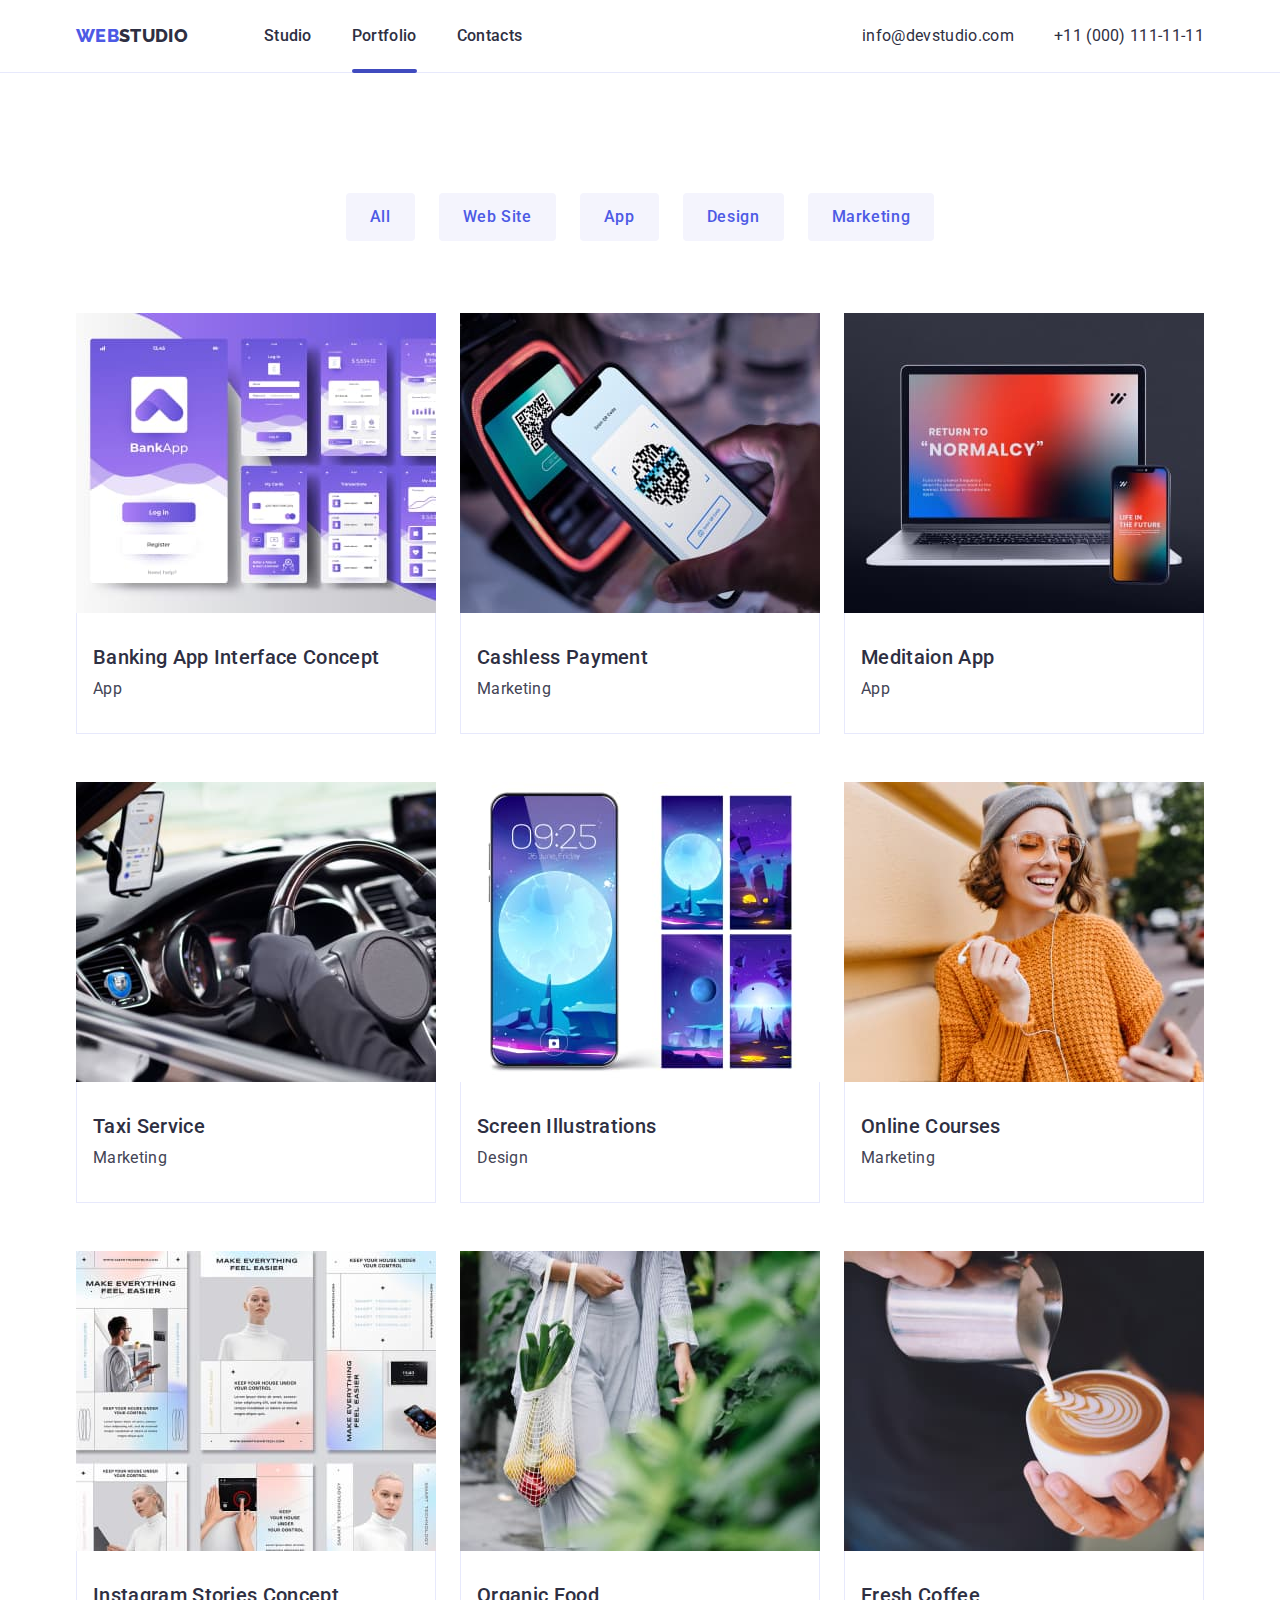
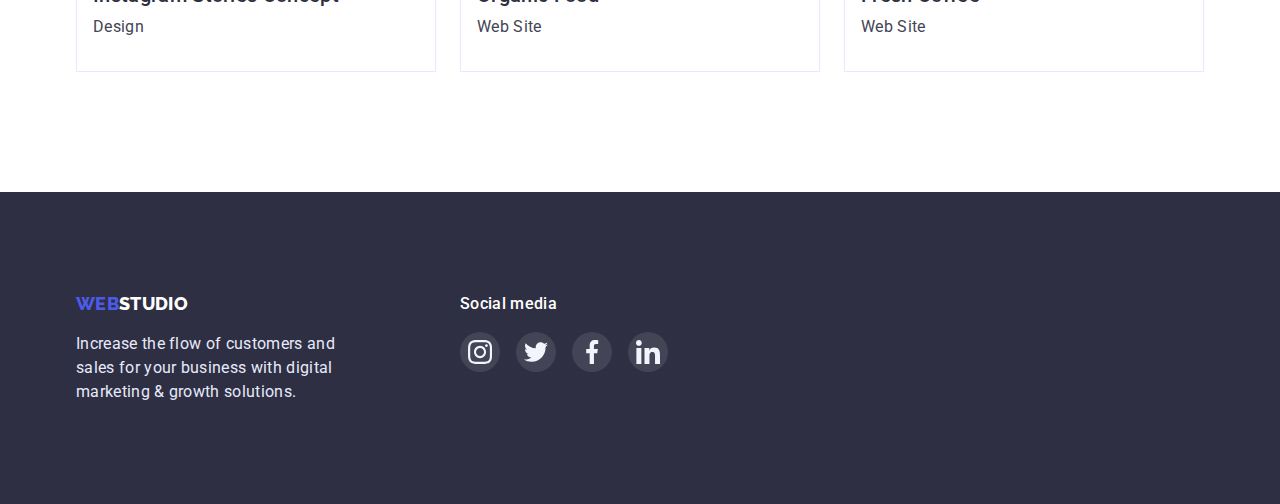
==== portfolio.html @ e8f5ecdd "commit" ====
<!DOCTYPE html>
<html lang="en">
  <head>
    <meta charset="UTF-8" />
    <meta http-equiv="X-UA-Compatible" content="IE=edge" />
    <meta name="viewport" content="width=device-width, initial-scale=1.0" />
    <title>Portfolio</title>
    <link rel="preconnect" href="https://fonts.googleapis.com" />
    <link rel="preconnect" href="https://fonts.gstatic.com" crossorigin />
    <link
      href="https://fonts.googleapis.com/css2?family=Raleway:wght@800&family=Roboto:wght@400;500;700&display=swap"
      rel="stylesheet"
    />
    <link
      rel="stylesheet"
      href="https://cdn.jsdelivr.net/npm/modern-normalize@1.1.0/modern-normalize.min.css"
    />
    <link rel="stylesheet" href="./css/styles.css" />
  </head>
  <body>
    <header class="page-header">
      <div class="container page-header-container">
        <nav class="main-nav">
          <a class="logo link" href="./index.html">
            <span class="logo-text1">WEB</span
            ><span class="logo-text2">STUDIO</span>
          </a>
          <ul class="menu list">
            <li class="menu-item">
              <a class="menu-link link" href="./index.html">Studio</a>
            </li>
            <li class="menu-item">
              <a class="menu-link link active" href="./portfolio.html"
                >Portfolio</a
              >
            </li>
            <li class="menu-item">
              <a class="menu-link link" href="">Contacts</a>
            </li>
          </ul>
        </nav>
        <address class="address">
          <ul class="contacts list">
            <li>
              <a class="contacts-email link" href="mailto:info@devstudio.com"
                >info@devstudio.com</a
              >
            </li>
            <li>
              <a class="contacts-tel link" href="tel:+110001111111"
                >+11 (000) 111-11-11</a
              >
            </li>
          </ul>
        </address>
      </div>
    </header>

    <main>
      <section class="section">
        <h1 hidden>Portfolio</h1>
        <div class="container">
          <ul class="filter-list list">
            <li class="filter-item">
              <button class="filter-btn" type="button">All</button>
            </li>
            <li class="filter-item">
              <button class="filter-btn" type="button">Web Site</button>
            </li>
            <li class="filter-item">
              <button class="filter-btn" type="button">App</button>
            </li>
            <li class="filter-item">
              <button class="filter-btn" type="button">Design</button>
            </li>
            <li class="filter-item">
              <button class="filter-btn" type="button">Marketing</button>
            </li>
          </ul>

          <ul class="card-list list">
            <li class="card-item">
              <a class="card-link">
                <div class="card-list-wapper">
                  <img
                    class="card-img"
                    src="./images/portfolio/barking.jpg"
                    width="360"
                    height="300"
                    alt="Banking App Interface Concept"
                  />
                  <p class="overlay">
                    14 Stylish and User-Friendly App Design Concepts · Task
                    Manager App · Calorie Tracker App · Exotic Fruit Ecommerce
                    App · Cloud Storage App
                  </p>
                </div>
                <div class="content-wapper">
                  <h2 class="card-title">Banking App Interface Concept</h2>
                  <p class="card-text">App</p>
                </div>
              </a>
            </li>
            <li class="card-item">
              <a class="card-link">
                <div class="card-list-wapper">
                  <img
                    class="card-img"
                    src="./images/portfolio/cashles.jpg"
                    width="360"
                    height="300"
                    alt="Cashless Payment"
                  />
                  <p class="overlay">
                    14 Stylish and User-Friendly App Design Concepts · Task
                    Manager App · Calorie Tracker App · Exotic Fruit Ecommerce
                    App · Cloud Storage App
                  </p>
                </div>
                <div class="content-wapper">
                  <h2 class="card-title">Cashless Payment</h2>
                  <p class="card-text">Marketing</p>
                </div>
              </a>
            </li>
            <li class="card-item">
              <a class="card-link">
                <div class="card-list-wapper">
                  <img
                    class="card-img"
                    src="./images/portfolio/meditaion.jpg"
                    width="360"
                    height="300"
                    alt="Meditaion App"
                  />
                  <p class="overlay">
                    14 Stylish and User-Friendly App Design Concepts · Task
                    Manager App · Calorie Tracker App · Exotic Fruit Ecommerce
                    App · Cloud Storage App
                  </p>
                </div>
                <div class="content-wapper">
                  <h2 class="card-title">Meditaion App</h2>
                  <p class="card-text">App</p>
                </div>
              </a>
            </li>
            <li class="card-item">
              <a class="card-link">
                <div class="card-list-wapper">
                  <img
                    class="card-img"
                    src="./images/portfolio/taxi.jpg"
                    width="360"
                    height="300"
                    alt="Taxi Service"
                  />
                  <p class="overlay">
                    14 Stylish and User-Friendly App Design Concepts · Task
                    Manager App · Calorie Tracker App · Exotic Fruit Ecommerce
                    App · Cloud Storage App
                  </p>
                </div>
                <div class="content-wapper">
                  <h2 class="card-title">Taxi Service</h2>
                  <p class="card-text">Marketing</p>
                </div>
              </a>
            </li>
            <li class="card-item">
              <a class="card-link">
                <div class="card-list-wapper">
                  <img
                    class="card-img"
                    src="./images/portfolio/screen.jpg"
                    width="360"
                    height="300"
                    alt="Screen Illustrations"
                  />
                  <p class="overlay">
                    14 Stylish and User-Friendly App Design Concepts · Task
                    Manager App · Calorie Tracker App · Exotic Fruit Ecommerce
                    App · Cloud Storage App
                  </p>
                </div>
                <div class="content-wapper">
                  <h2 class="card-title">Screen Illustrations</h2>
                  <p class="card-text">Design</p>
                </div>
              </a>
            </li>
            <li class="card-item">
              <a class="card-link">
                <div class="card-list-wapper">
                  <img
                    class="card-img"
                    src="./images/portfolio/online_courses.jpg"
                    width="360"
                    height="300"
                    alt="Online Courses"
                  />
                  <p class="overlay">
                    14 Stylish and User-Friendly App Design Concepts · Task
                    Manager App · Calorie Tracker App · Exotic Fruit Ecommerce
                    App · Cloud Storage App
                  </p>
                </div>
                <div class="content-wapper">
                  <h2 class="card-title">Online Courses</h2>
                  <p class="card-text">Marketing</p>
                </div>
              </a>
            </li>
            <li class="card-item">
              <a class="card-link">
                <div class="card-list-wapper">
                  <img
                    class="card-img"
                    src="./images/portfolio/instagram_stories.jpg"
                    width="360"
                    height="300"
                    alt="Instagram Stories Concept"
                  />
                  <p class="overlay">
                    14 Stylish and User-Friendly App Design Concepts · Task
                    Manager App · Calorie Tracker App · Exotic Fruit Ecommerce
                    App · Cloud Storage App
                  </p>
                </div>
                <div class="content-wapper">
                  <h2 class="card-title">Instagram Stories Concept</h2>
                  <p class="card-text">Design</p>
                </div>
              </a>
            </li>
            <li class="card-item">
              <a class="card-link">
                <div class="card-list-wapper">
                  <img
                    class="card-img"
                    src="./images/portfolio/organic_food.jpg"
                    width="360"
                    height="300"
                    alt="Organic Food"
                  />
                  <p class="overlay">
                    14 Stylish and User-Friendly App Design Concepts · Task
                    Manager App · Calorie Tracker App · Exotic Fruit Ecommerce
                    App · Cloud Storage App
                  </p>
                </div>
                <div class="content-wapper">
                  <h2 class="card-title">Organic Food</h2>
                  <p class="card-text">Web Site</p>
                </div>
              </a>
            </li>
            <li class="card-item">
              <a class="card-link">
                <div class="card-list-wapper">
                  <img
                    class="card-img"
                    src="./images/portfolio/fresh_coffe.jpg"
                    width="360"
                    height="300"
                    alt="Fresh Coffee"
                  />
                  <p class="overlay">
                    14 Stylish and User-Friendly App Design Concepts · Task
                    Manager App · Calorie Tracker App · Exotic Fruit Ecommerce
                    App · Cloud Storage App
                  </p>
                </div>
                <div class="content-wapper">
                  <h2 class="card-title">Fresh Coffee</h2>
                  <p class="card-text">Web Site</p>
                </div>
              </a>
            </li>
          </ul>
        </div>
      </section>
    </main>
    <footer class="footer">
      <div class="container footer-section">
        <div class="footer-content">
          <a class="footer-logo link" href="./index.html">
            <span class="logo-text1 link">WEB</span
            ><span class="logo-text2 link logo-color">STUDIO</span>
          </a>
          <p class="footer-text">
            Increase the flow of customers and sales for your business with
            digital marketing & growth solutions.
          </p>
        </div>
        <div class="footer-social">
          <p class="social">Social media</p>
          <ul class="footer-list list">
            <li class="footer-item">
              <a class="footer-link link" href="">
                <svg class="social-icon" width="24" height="24">
                  <use href="./images/sprite.svg#icon-instagram"></use>
                </svg>
              </a>
            </li>
            <li class="footer-item">
              <a class="footer-link link" href="">
                <svg class="social-icon" width="24" height="24">
                  <use href="./images/sprite.svg#icon-twitter"></use>
                </svg>
              </a>
            </li>
            <li class="footer-item">
              <a class="footer-link link" href="">
                <svg class="social-icon" width="24" height="24">
                  <use href="./images/sprite.svg#icon-facebook"></use>
                </svg>
              </a>
            </li>
            <li class="footer-item">
              <a class="footer-link link" href="">
                <svg class="social-icon" width="24" height="24">
                  <use href="./images/sprite.svg#icon-linkedin"></use>
                </svg>
              </a>
            </li>
          </ul>
        </div>
      </div>
    </footer>
  </body>
</html>
---- css/styles.css ----
:root {
  --primary-font: Roboto, sans-serif;
  --secondary-font: 'Raleway', sans-serif;
  --primary-text-color-thema-dark: #ffffff;
  --primary-text-color-thema-ligt: #2e2f42;
  --primary-text-color: #2e2f42;
  --secondary-text-color: #434455;
  --primary-white-color: #ffffff;
  --accent-color: #4d5ae5;
  --ocean-color: #404bbf;
  --licht-slate-color: #8e8f99;
  --iric-color: #4d5ae5;
  --green-color: #31d0aa;
  --cloud-color: #f4f4fd;
  --modal-color: #fcfcfc;
  --modal-text: #8e8f99;
}
h1,
h2,
h3,
h4,
p {
  margin-top: 0;
  margin-bottom: 0;
}
ul {
  margin-top: 0;
  margin-bottom: 0;
  padding-left: 0;
}
address {
  font-style: normal;
}
img {
  display: block;
}
button {
  cursor: pointer;
}
.list {
  list-style: none;
}
.link {
  text-decoration: none;
}
body {
  color: var(--primary-text-color);
  background-color: var(--primary-white-color);
  font-family: var(--primary-font);
  letter-spacing: 0.02em;
}
.section {
  padding-top: 120px;
  padding-bottom: 120px;
}
.services {
  padding-bottom: 120px;
}
.container {
  width: 1158px;
  margin-left: auto;
  margin-right: auto;
  padding-left: 15px;
  padding-right: 15px;
}
.visually-hidden {
  position: absolute;
  width: 1px;
  height: 1px;
  margin: -1px;
  padding: 0;
  overflow: hidden;
  border: 0;
  clip: rect(0 0 0 0);
}
/* =======Heder======== */
.page-header-container {
  display: flex;
  align-items: center;
}
.page-header {
  border-bottom: 1px solid #e7e9fc;
}
.active {
  position: relative;
}
.active::after {
  display: block;
  content: '';
  width: 100%;
  height: 4px;
  background-color: var(--ocean-color);
  position: absolute;
  bottom: -1px;
  left: 0;
  border-radius: 4px;
}
.main-nav {
  display: flex;
  align-items: center;
}
.menu {
  display: flex;
  align-items: center;
}
.menu-item:not(:last-child) {
  margin-right: 40px;
}
.menu-link {
  display: block;
  padding: 24px 0;
  color: var(--primary-text-color);
  font-weight: 500;
  line-height: 1.5;
  transition: color 250ms cubic-bezier(0.4, 0, 0.2, 1);
}
.address {
  margin-left: auto;
}
.contacts {
  display: flex;
  align-items: center;
}
.contacts-email {
  margin-right: 40px;
}
.contacts-email,
.contacts-tel {
  color: var(--primary-text-color);
  line-height: 1.5;
  font-style: normal;
  transition: color 250ms cubic-bezier(0.4, 0, 0.2, 1);
}
.contacts-tel:hover,
.contacts-tel:focus {
  color: var(--ocean-color);
  /* transition: color 250ms cubic-bezier(0.4, 0, 0.2, 1); */
}
.contacts-email:hover,
.contacts-email:focus {
  color: var(--ocean-color);
  /* transition: color 250ms cubic-bezier(0.4, 0, 0.2, 1); */
}
.menu-link:hover,
.menu-link:focus {
  color: var(--ocean-color);
  /* transition: color 250ms cubic-bezier(0.4, 0, 0.2, 1); */
}

/*===============Logo===========*/
.logo {
  margin-right: 76px;
}
.logo-text1 {
  color: #4d5ae5;
  font-family: var(--secondary-font);
  font-weight: 800;
  font-size: 18px;
  line-height: 1.33;
}
.logo-text2 {
  color: var(--primary-text-color);
  font-family: var(--secondary-font);
  font-weight: 800;
  font-size: 18px;
  line-height: 1.33;
}
/*===============/Logo===========*/
/*===========Hero=======*/
.hero {
  padding: 188px 0;
  max-width: 1440px;
  margin: 0 auto;
  background-repeat: no-repeat;
  background-image: linear-gradient(
      rgba(46, 47, 66, 0.7),
      rgba(46, 47, 66, 0.7)
    ),
    url('../images/fonts/people_office.png');
  background-size: cover;
}
.hero-btn {
  display: block;
  margin: 0 auto;
  color: var(--primary-white-color);
  background: #4d5ae5;
  font-family: var(--primary-font);
  font-weight: 500;
  font-size: 16px;
  line-height: 1.5;
  letter-spacing: 0.04em;
  border-radius: 4px;
  padding: 16px 32px 16px 32px;
  border: none;
  transition: background-color 250ms cubic-bezier(0.4, 0, 0.2, 1);
}
.hero-btn:hover,
.hero-btn:focus {
  background-color: #404bbf;
}
.hero-title {
  color: var(--primary-white-color);
  font-weight: 700;
  font-size: 56px;
  line-height: 1.07;
  text-align: center;
  margin-bottom: 48px;
  width: 496px;
  margin-left: auto;
  margin-right: auto;
}
/* .hero-button {
  display: flex;
  justify-content: center;
} */
/*===========/Hero=======*/
/*===========Section=======*/

.title {
  color: var(--primary-text-color);
  font-weight: 700;
  font-size: 36px;
  line-height: 1.11;
  text-align: center;
  text-transform: capitalize;
  margin-bottom: 72px;
}
.list-title {
  color: var(--primary-text-color);
  font-weight: 500;
  font-size: 20px;
  line-height: 1.2;
  text-align: center;
}

.card-title {
  color: var(--primary-text-color);
  font-weight: 500;
  font-size: 20px;
  line-height: 1.2;
  margin-bottom: 8px;
}
.list-text,
.team-text {
  color: var(--secondary-text-color);
  line-height: 1.5;
  text-align: center;
}
.card-text {
  color: var(--secondary-text-color);
  line-height: 1.5;
}

.content-wapper {
  border: 1px solid #e7e9fc;
  padding-top: 32px;
  padding-bottom: 32px;
  padding-left: 16px;
  border-top: none;
}

/*===========/Section=======*/
/*========Button========*/
/*.btn-text{
    
} */

.filter-btn {
  color: var(--accent-color);
  background: var(--cloud-color);
  font-family: var(--primary-font);
  font-weight: 500;
  font-size: 16px;
  line-height: 1.5;
  letter-spacing: 0.04em;
  border-radius: 4px;
  border: none;
  padding: 12px 24px 12px 24px;
  transition: color 250ms cubic-bezier(0.4, 0, 0.2, 1),
    background-color 250ms cubic-bezier(0.4, 0, 0.2, 1);
}
.filter-btn:hover,
.filter-btn:focus {
  background-color: #404bbf;
  color: var(--primary-white-color);
}

/* =====UL===== */
.filter-list {
  display: flex;
  justify-content: center;
  gap: 24px;
  /* padding-top: 24px; */
  margin-bottom: 72px;
}
/* ======Advance======= */
/* .advance {
  margin-bottom: 120px;
  margin-top: 120px;
} */
.advance-list {
  display: flex;
  /* justify-content: space-between; */
}
.advance-item {
  flex-basis: calc(100% / 4);
}
.advance-item:not(:nth-child(4n)) {
  margin-right: 24px;
}
.advance-title {
  color: var(--primary-text-color);
  font-weight: 500;
  font-size: 20px;
  line-height: 1.2;
  margin-bottom: 8px;
  margin-top: 8px;
}
.advance-text {
  line-height: 1.5;
  color: #434455;
}
.advance-content {
  width: 264px;
  height: 112px;
  background-color: #f4f4fd;
  display: flex;
  align-items: center;
  justify-content: center;
  fill: var(--licht-slate-color);
}
.work {
  display: flex;
  justify-content: space-between;
}
/* =====Tem======= */
.team {
  background-color: var(--cloud-color);
}
.team-list {
  display: flex;
  justify-content: space-between;
}
.team-item {
  background-color: var(--primary-white-color);
  border-radius: 0px 0px 4px 4px;
  box-shadow: 0px 1px 6px rgba(46, 47, 66, 0.08),
    0px 1px 1px rgba(46, 47, 66, 0.16), 0px 2px 1px rgba(46, 47, 66, 0.08);

  /* flex-basis: calc((100%-72px) / 4);
  gap: 32 px; */
}
.team-title {
  color: var(--primary-text-color);
  font-weight: 500;
  font-size: 20px;
  line-height: 1.2;
  text-align: center;
  margin-bottom: 8px;
}
/* .team-item:not(:nth-child(4n)) {
  margin-right: 24px;
}
.team-item:not(:nth-last-child(-n + 4)) {
  margin-bottom: 48px;
} */
.team-soc {
  display: flex;
  justify-content: center;
  gap: 24px;
  margin-top: 8px;
}
.team-content-wapper {
  padding-top: 32px;
  padding-bottom: 32px;
}
.team-soc-link {
  display: flex;
  justify-content: center;
  align-items: center;
  width: 40px;
  height: 40px;
  border-radius: 50%;
  background-color: var(--iric-color);
  transition: background-color 250ms cubic-bezier(0.4, 0, 0.2, 1);
}
.team-soc-link:hover,
.team-soc-link:focus {
  background-color: var(--ocean-color);
}
.team-soc-icon {
  fill: var(--primary-white-color);
}
/* ======Card====== */
.card-list {
  display: flex;
  flex-wrap: wrap;
  row-gap: 48px;
  column-gap: 24px;
  /* flex-basis: calc((100%-40px) / 3); */
}
.card-item {
  transition: 250ms cubic-bezier(0.4, 0, 0.2, 1);
}
.card-item:hover {
  box-shadow: 0px 2px 1px 0px rgba(46, 47, 66, 0.08),
    0px 1px 1px 0px rgba(46, 47, 66, 0.16),
    0px 1px 6px 0px rgba(46, 47, 66, 0.08);
}
/* .card-item:not(:nth-child(3n)) {
  margin-right: 24px;
}
.card-item:not(:nth-last-child(-n + 3)) {
  margin-bottom: 48px;
} */
.card-link {
  display: block;
}
.card-list-wapper {
  position: relative;
  overflow: hidden;
}
.overlay {
  background-color: var(--iric-color);
  position: absolute;
  overflow: auto;
  transform: translate(0, 100%);
  transition: transform 250ms cubic-bezier(0.4, 0, 0.2, 1);
  top: 0;
  left: 0;
  width: 100%;
  height: 100%;
  padding-left: 32px;
  padding-top: 40px;
  padding-right: 32px;
  font-size: 18px;
  line-height: 1.5;
  color: var(--cloud-color);
}
/* .card-item {
  position: relative;
  overflow: hidden;
} */
/* .card-item:hover .overlay,
.card-item:focus .overlay {
  transform: translate(0, 0);
} */
.card-link:hover .overlay,
.card-link:focus .overlay {
  transform: translate(0, 0);
}
/* =======Customers======= */
.customers {
  padding-top: 130px;
  padding-bottom: 120px;
}

.customers-list {
  display: flex;
  gap: 24px;
}
.customers-link {
  width: 168px;
  height: 88px;
  border: 1px solid var(--licht-slate-color);
  border-radius: 5px;
  display: flex;
  align-items: center;
  justify-content: center;
  fill: var(--licht-slate-color);
  transition: border 250ms cubic-bezier(0.4, 0, 0.2, 1),
    fill 250ms cubic-bezier(0.4, 0, 0.2, 1);
}
.customers-icon {
  fill: var(--licht-slate-color);
}
.customers-link:hover,
.customers-link:focus {
  border: 1px solid var(--ocean-color);
}
.customers-link:hover .customers-icon,
.customers-link:focus .customers-icon {
  fill: var(--ocean-color);
}
/* =======/Customers======= */
/* ======Footer====== */
.footer-section {
  display: flex;
}
.footer {
  padding: 100px 0;
  background-color: var(--primary-text-color);
}
.footer-text {
  width: 264px;
  line-height: 1.5;
  color: #e7e9fc;
}
.footer-logo {
  display: block;
  margin-bottom: 16px;
}
.footer-content {
  margin-right: 120px;
}
.social {
  color: var(--primary-white-color);
  line-height: 1.5;
  margin-bottom: 16px;
  font-weight: 500;
}
.footer-list {
  display: flex;
  justify-content: center;
  gap: 16px;
  /* margin-top: 8px; */
}
.social-icon {
  fill: var(--cloud-color);
}
.footer-link {
  display: flex;
  justify-content: center;
  align-items: center;
  width: 40px;
  height: 40px;
  border-radius: 50%;
  background-color: var(--secondary-text-color);
  transition: background-color 250ms cubic-bezier(0.4, 0, 0.2, 1);
}
.footer-link:hover,
.footer-link:focus {
  background-color: var(--green-color);
}
.logo-color {
  color: #ffffff;
}

/* ======Modal====== */
.backdrop {
  position: fixed;
  top: 0;
  left: 0;
  width: 100%;
  height: 100%;
  background-color: rgba(0, 0, 0, 0.2);
  transition: opacity 250ms cubic-bezier(0.4, 0, 0.2, 1),
    visibility 250ms cubic-bezier(0.4, 0, 0.2, 1);
}
.modal {
  position: absolute;
  top: 50%;
  left: 50%;
  transform: scale(1) translate(-50%, -50%);
  transition: transform 250ms cubic-bezier(0.4, 0, 0.2, 1);
  width: 408px;
  height: 584px;
  background-color: var(--modal-color);
  border-radius: 5px;
  padding: 24px;
  padding-top: 72px;
}

.backdrop.is-hidden {
  opacity: 0;
  visibility: hidden;
  transform: scale(0);
  pointer-events: none;
}

.modal-close {
  position: absolute;
  top: 24px;
  right: 24px;
  width: 24px;
  height: 24px;
  background-color: #e7e9fc;
  border: 1px solid #999999;
  border-radius: 50%;
  display: flex;
  align-items: center;
  justify-content: center;
  transition: background-color 250ms cubic-bezier(0.4, 0, 0.2, 1);
}
.modal-close-icon {
  transition: fill 250ms cubic-bezier(0.4, 0, 0.2, 1);
}
.modal-close:hover,
.modal-close:focus {
  background-color: var(--ocean-color);
}
.modal-close:hover .modal-close-icon,
.modal-close:focus .modal-close-icon {
  fill: var(--primary-text-color-thema-dark);
}
/* ========ModalForm======= */
.text-form {
  color: var(--secondary-text-color);
  font-weight: 500;
  line-height: 1.5;
  text-align: center;
  letter-spacing: 0.02em;
  margin-bottom: 14px;
}
.modal-form {
  display: flex;
  flex-direction: column;
}
.modal-form-input {
  width: 100%;
  height: 40px;
  border: 1px solid rgba(33, 33, 33, 0.2);
  border-radius: 4px;
  padding-left: 38px;
  transition: border-color 250ms cubic-bezier(0.4, 0, 0.2, 1);
}
.modal-form-input-desc {
  display: block;
  color: var(--modal-text);
  line-height: 1.17;
  letter-spacing: 0.01em;
  margin-bottom: 4px;
}
.modal-form-field {
  margin-bottom: 8px;
}
.modal-form-input-icon {
  display: block;
  position: absolute;
  top: 50%;
  left: 16px;
  fill: rgba(46, 47, 66, 1);
  transform: translateY(-50%);
  transition: fill 250ms cubic-bezier(0.4, 0, 0.2, 1);
}
.modal-form-input-wrapper {
  position: relative;
  display: block;
}
.modal-form-input:focus {
  outline: none;
  border-color: rgba(77, 90, 229, 1);
}
.modal-form-input:focus + .modal-form-input-icon {
  fill: rgba(77, 90, 229, 1);
}
.modal-form-message {
  resize: none;
  width: 100%;
  height: 120px;
  padding: 8px 16px;
  border: 1px solid rgba(33, 33, 33, 0.2);
  border-radius: 4px;
  transition: border-color 250ms cubic-bezier(0.4, 0, 0.2, 1);
}
.modal-form-message::placeholder {
  font-size: 12px;
  color: rgba(117, 117, 117, 0.5);
}
.modal-form-message:focus {
  outline: none;
  border-color: rgba(77, 90, 229, 1);
}
.modal-form-check-desc::before {
  display: block;
  width: 18px;
  height: 18px;
  border: 1.25px solid rgba(46, 47, 66, 1);
  border-radius: 2px;
  content: '';
  cursor: pointer;
  margin-right: 8px;
  background-image: url(./images/modal/default.svg);
}
.modal-form-check:checked + .modal-form-check-desc::before {
  background-color: var(--ocean-color);
  background-image: url(./images/modal/click.svg);
}
/* .modal-form-check:focus + .modal-form-check-desc::before {
  outline: 1.25px solid rgba(64, 75, 191, 1);
} */
.modal-form-check-desc {
  display: flex;
  align-items: center;
  font-size: 12px;
  margin-bottom: 24px;
}
.modal-form-submit {
  width: 160px;
  height: 56px;
  display: block;
  margin: 0 auto;
  color: var(--primary-white-color);
  background: #4d5ae5;
  font-family: var(--primary-font);
  font-weight: 500;
  font-size: 16px;
  line-height: 1.5;
  letter-spacing: 0.04em;
  border-radius: 4px;
  border-color: rgba(77, 90, 229, 1);
  padding: 16px 32px 16px 32px;
  box-shadow: 0px 4px 4px rgba(0, 0, 0, 0.15);
  transition: background-color 250ms cubic-bezier(0.4, 0, 0.2, 1);
}
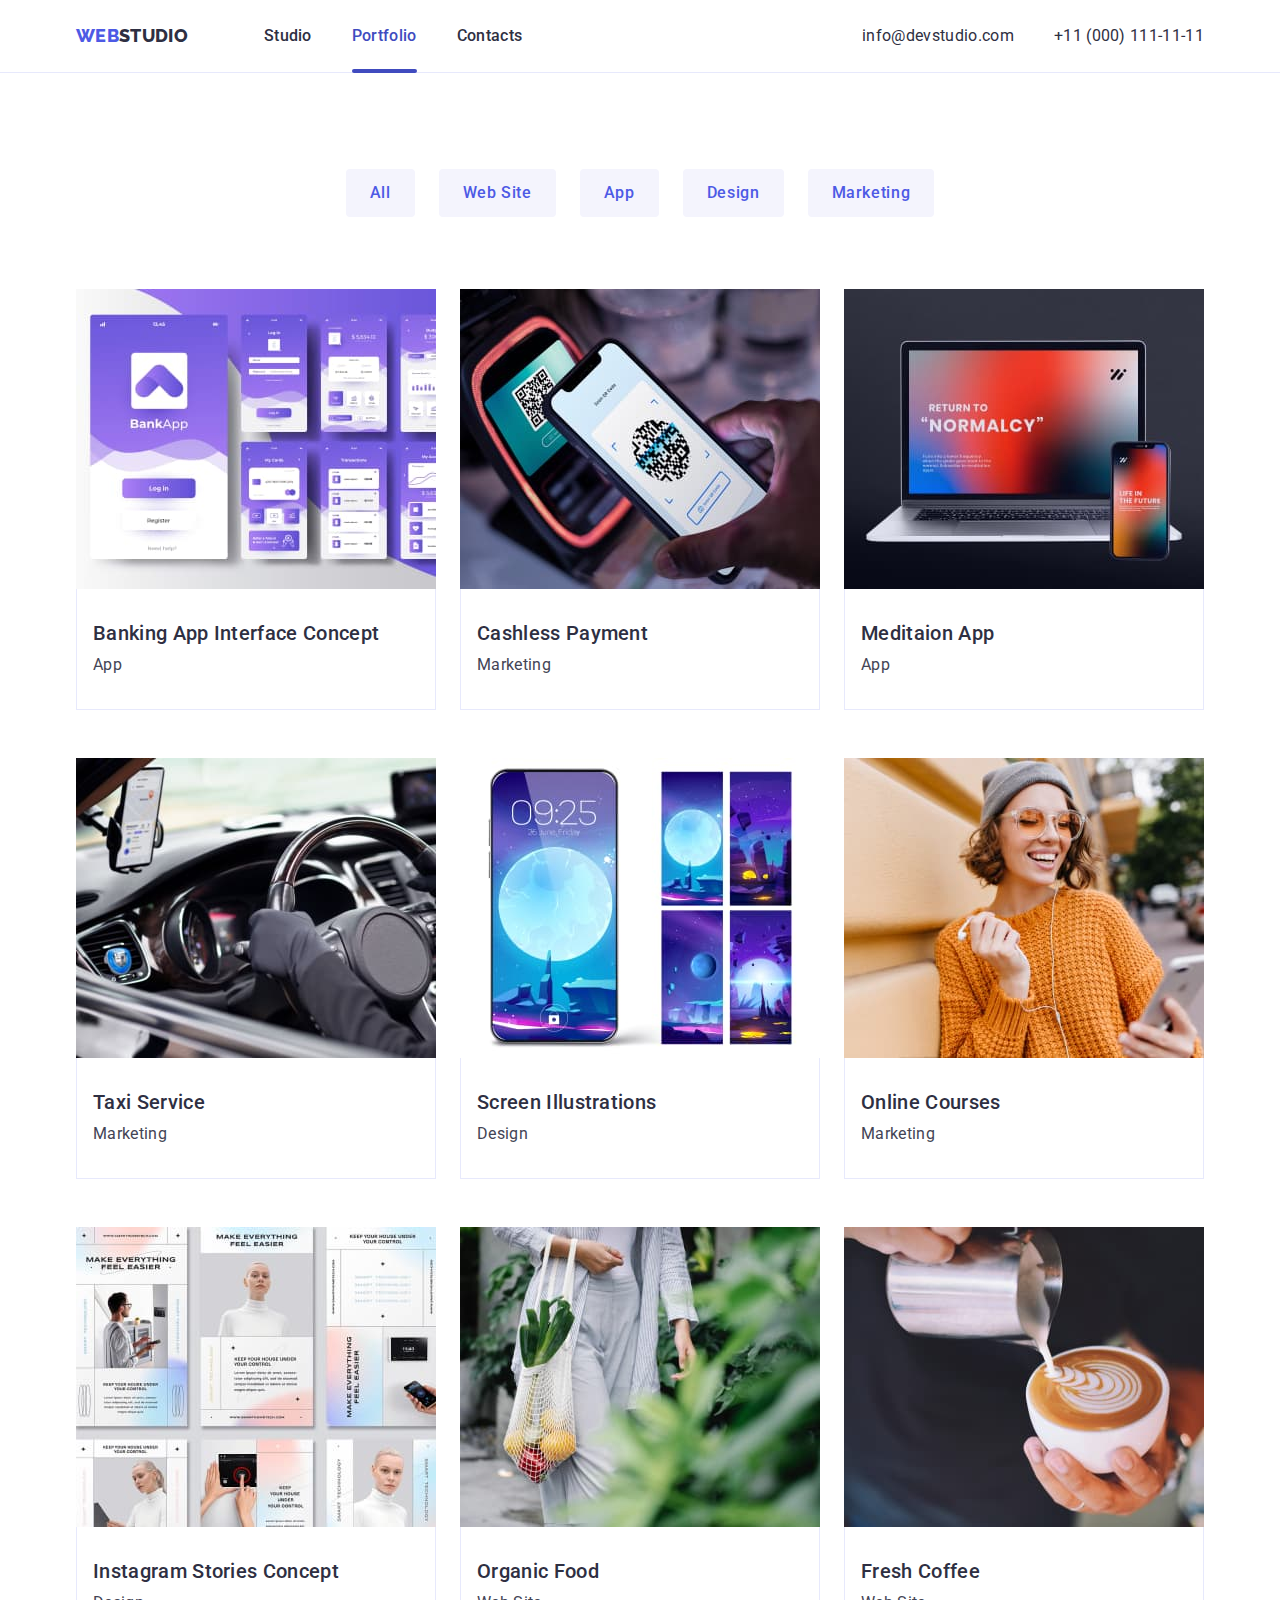
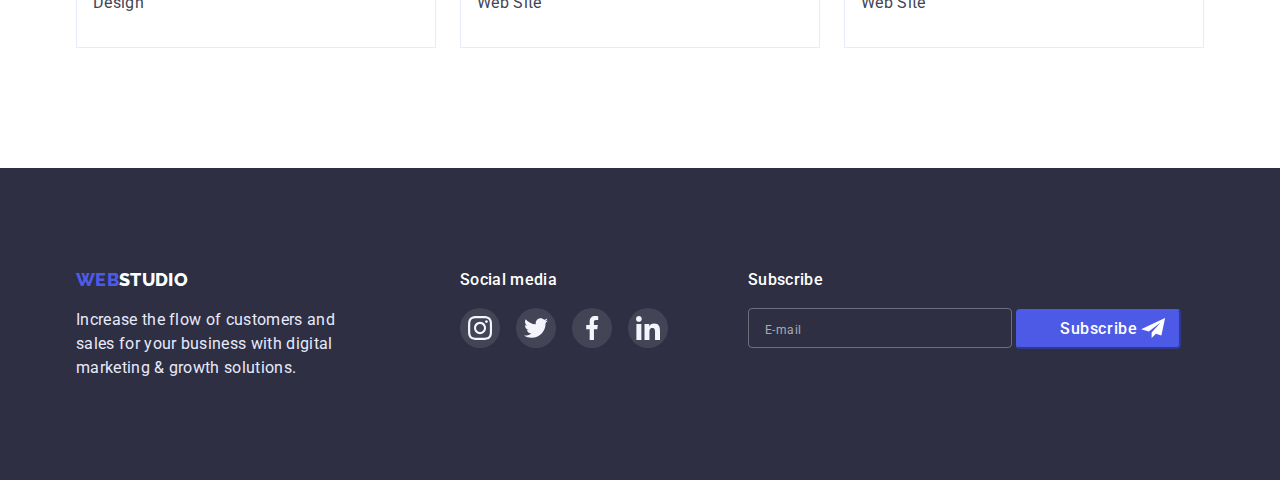
==== commit 161081aa: "commit" ====
--- a/portfolio.html
+++ b/portfolio.html
@@ -57,7 +57,7 @@
     </header>
 
     <main>
-      <section class="section">
+      <section class="section-portfolio">
         <h1 hidden>Portfolio</h1>
         <div class="container">
           <ul class="filter-list list">
@@ -326,6 +326,26 @@
             </li>
           </ul>
         </div>
+        <div class="footer-subscribe">
+          <p class="subscribe">Subscribe</p>
+          <form class="footer-form">
+            <input
+              type="text"
+              name="email"
+              placeholder="E-mail"
+              class="footer-input"
+              required
+            />
+            <span class="footer-submit">
+              <button type="submit" class="footer-submit-button">
+                Subscribe
+              </button>
+              <svg class="footer-submit-icon" width="24" height="20">
+                <use href="./images/sprite.svg#icon-icon_send"></use>
+              </svg>
+            </span>
+          </form>
+        </div>
       </div>
     </footer>
   </body>
--- a/css/styles.css
+++ b/css/styles.css
@@ -53,6 +53,10 @@
   padding-top: 120px;
   padding-bottom: 120px;
 }
+.section-portfolio {
+  padding-top: 96px;
+  padding-bottom: 120px;
+}
 .services {
   padding-bottom: 120px;
 }
@@ -81,10 +85,12 @@
 .page-header {
   border-bottom: 1px solid #e7e9fc;
 }
-.active {
+.menu-link.active {
   position: relative;
+  color: var(--ocean-color);
 }
 .active::after {
+  color: var(--ocean-color);
   display: block;
   content: '';
   width: 100%;
@@ -321,6 +327,7 @@
   color: #434455;
 }
 .advance-content {
+  border-radius: 4px;
   width: 264px;
   height: 112px;
   background-color: #f4f4fd;
@@ -400,7 +407,7 @@
   /* flex-basis: calc((100%-40px) / 3); */
 }
 .card-item {
-  transition: 250ms cubic-bezier(0.4, 0, 0.2, 1);
+  transition: box-shadow 250ms cubic-bezier(0.4, 0, 0.2, 1);
 }
 .card-item:hover {
   box-shadow: 0px 2px 1px 0px rgba(46, 47, 66, 0.08),
@@ -535,7 +542,65 @@
 .logo-color {
   color: #ffffff;
 }
-
+.subscribe {
+  color: var(--primary-white-color);
+  line-height: 1.5;
+  margin-bottom: 16px;
+  font-weight: 500;
+}
+.footer-subscribe {
+  padding-left: 80px;
+}
+.footer-input::placeholder {
+  font-weight: 400;
+  font-size: 12px;
+  line-height: 2;
+  letter-spacing: 0.04em;
+  color: rgba(255, 255, 255, 0.6);
+}
+.footer-input {
+  width: 264px;
+  height: 40px;
+  border: 1px solid rgba(255, 255, 255, 0.3);
+  border-radius: 4px;
+  padding-left: 16px;
+  transition: border-color 250ms cubic-bezier(0.4, 0, 0.2, 1);
+  background-color: rgba(33, 150, 243, 0);
+  box-shadow: rgba(0, 0, 0, 0.15);
+}
+.footer-input:hover,
+.footer-input:focus {
+  border-color: var(--accent-color);
+}
+.footer-submit {
+  position: relative;
+}
+.footer-submit-button {
+  color: var(--primary-text-color-thema-dark);
+  font-weight: 500;
+  font-size: 16px;
+  line-height: 1.5;
+  letter-spacing: 0.04em;
+  width: 165px;
+  height: 40px;
+  justify-content: left;
+  align-items: flex-start;
+  background: var(--iric-color);
+  border-radius: 4px;
+  border-color: var(--iric-color);
+  transition: background-color 250ms cubic-bezier(0.4, 0, 0.2, 1);
+}
+
+.footer-submit-icon {
+  position: absolute;
+  top: 50%;
+  right: 16px;
+  transform: translateY(-50%);
+}
+.footer-submit-button:hover,
+.footer-submit-button:focus {
+  background-color: #404bbf;
+}
 /* ======Modal====== */
 .backdrop {
   position: fixed;
@@ -600,7 +665,7 @@
   line-height: 1.5;
   text-align: center;
   letter-spacing: 0.02em;
-  margin-bottom: 14px;
+  margin-bottom: 16px;
 }
 .modal-form {
   display: flex;
@@ -620,6 +685,7 @@
   line-height: 1.17;
   letter-spacing: 0.01em;
   margin-bottom: 4px;
+  font-size: 12px;
 }
 .modal-form-field {
   margin-bottom: 8px;
@@ -652,6 +718,10 @@
   border: 1px solid rgba(33, 33, 33, 0.2);
   border-radius: 4px;
   transition: border-color 250ms cubic-bezier(0.4, 0, 0.2, 1);
+  font-size: 12px;
+  line-height: 1.33;
+  letter-spacing: 0.04em;
+  font-weight: 400;
 }
 .modal-form-message::placeholder {
   font-size: 12px;
@@ -661,20 +731,39 @@
   outline: none;
   border-color: rgba(77, 90, 229, 1);
 }
+.modal-form-check-desc {
+  font-weight: 400;
+  font-size: 12px;
+  line-height: 1.33;
+  letter-spacing: 0.04em;
+  color: #757575;
+}
+.modal-form-check-desc-link {
+  font-weight: 400;
+  font-size: 12px;
+  line-height: 1.33;
+  letter-spacing: 0.04em;
+  text-decoration-line: underline;
+  color: var(--iric-color);
+}
+
 .modal-form-check-desc::before {
   display: block;
-  width: 18px;
-  height: 18px;
+  width: 16px;
+  height: 16px;
   border: 1.25px solid rgba(46, 47, 66, 1);
   border-radius: 2px;
   content: '';
   cursor: pointer;
   margin-right: 8px;
-  background-image: url(./images/modal/default.svg);
 }
 .modal-form-check:checked + .modal-form-check-desc::before {
-  background-color: var(--ocean-color);
-  background-image: url(./images/modal/click.svg);
+  background-color: rgba(64, 75, 191, 1);
+  border: none;
+  background-image: url(../images/modal/click.svg);
+  background-repeat: no-repeat;
+  background-position: center;
+  background-size: 16px 16px;
 }
 /* .modal-form-check:focus + .modal-form-check-desc::before {
   outline: 1.25px solid rgba(64, 75, 191, 1);
@@ -700,6 +789,9 @@
   border-radius: 4px;
   border-color: rgba(77, 90, 229, 1);
   padding: 16px 32px 16px 32px;
-  box-shadow: 0px 4px 4px rgba(0, 0, 0, 0.15);
   transition: background-color 250ms cubic-bezier(0.4, 0, 0.2, 1);
 }
+.modal-form-submit:hover,
+.modal-form-submit:focus {
+  background-color: #404bbf;
+}
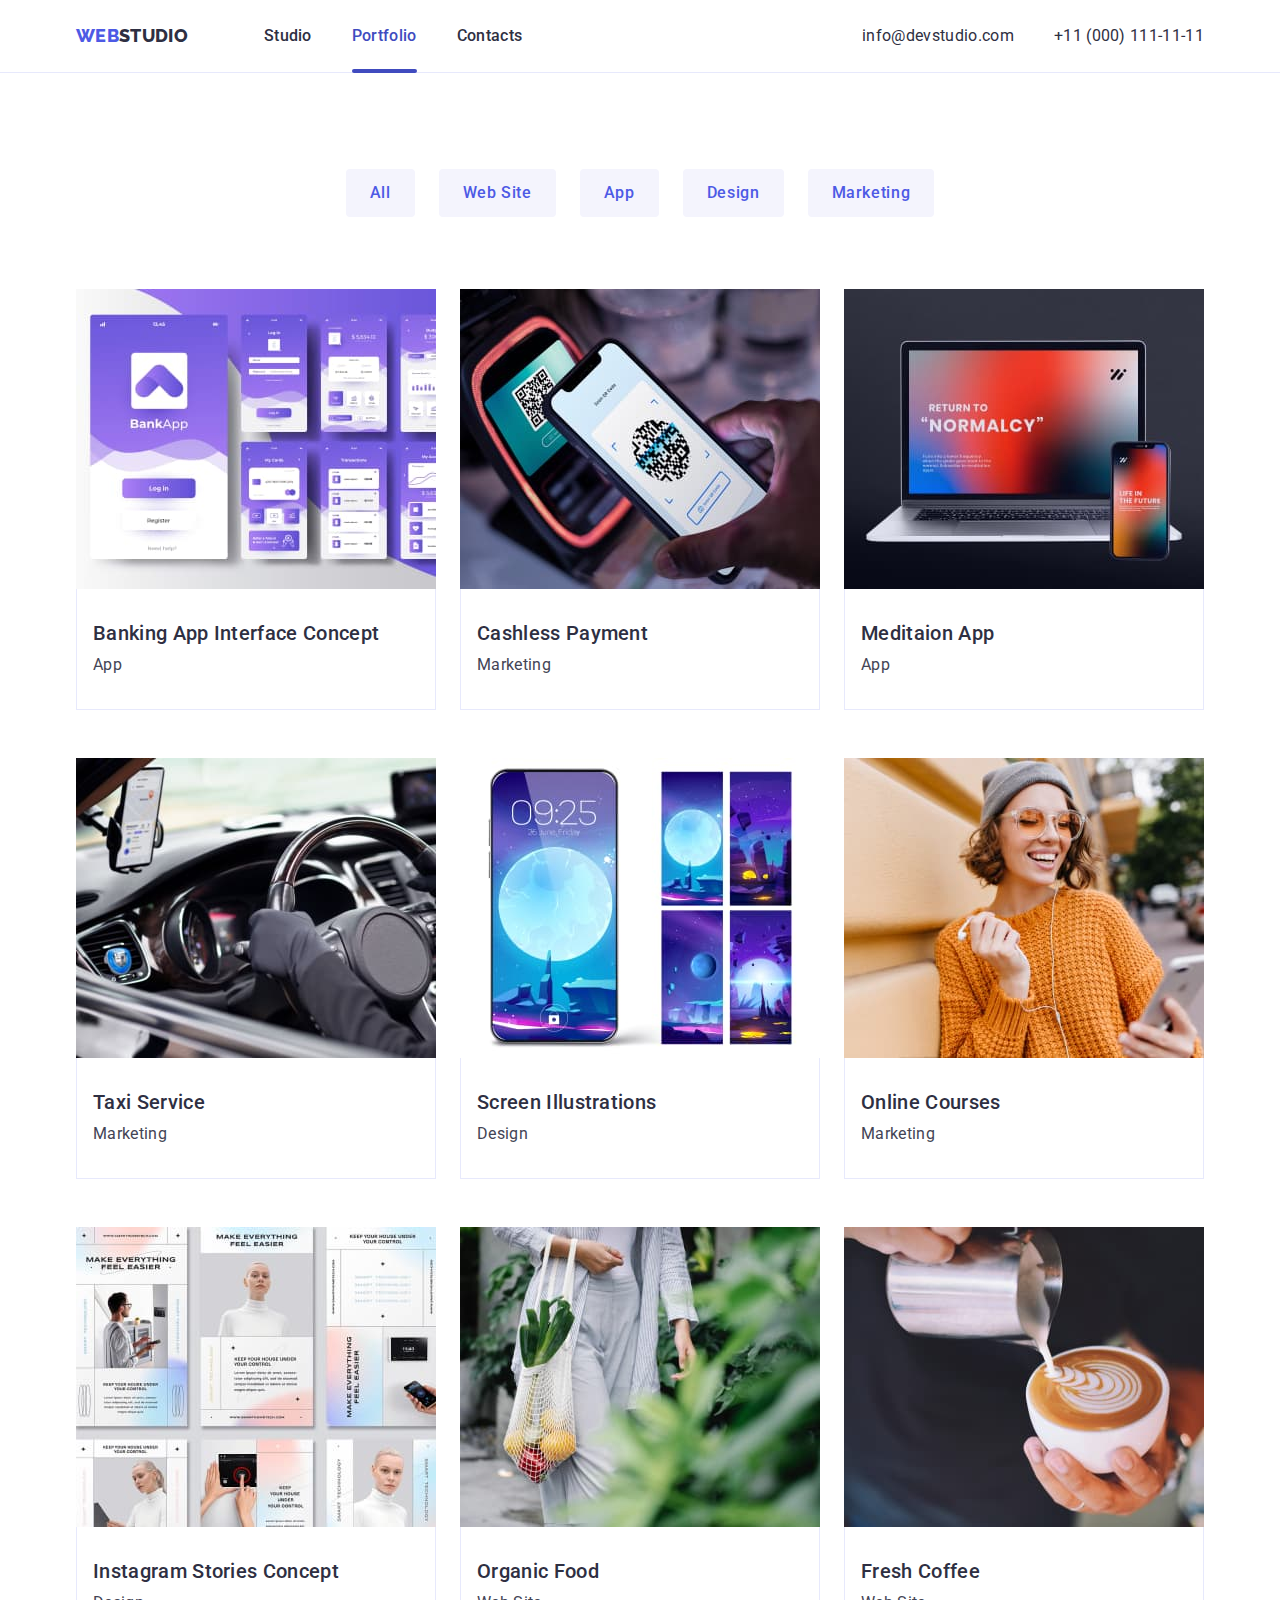
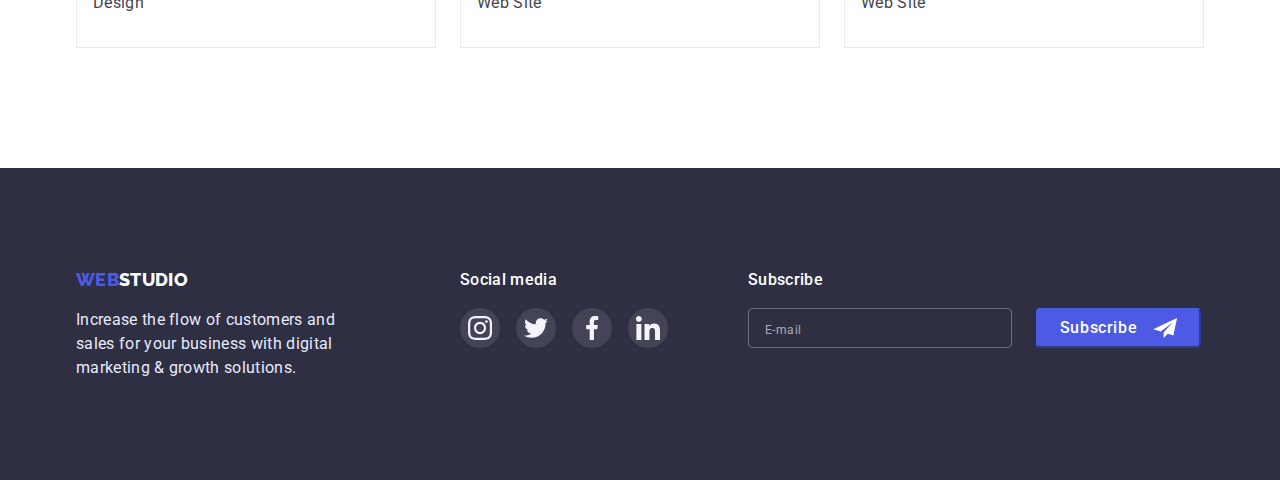
==== commit 3be15146: "update portfolio" ====
--- a/portfolio.html
+++ b/portfolio.html
@@ -336,14 +336,12 @@
               class="footer-input"
               required
             />
-            <span class="footer-submit">
-              <button type="submit" class="footer-submit-button">
-                Subscribe
-              </button>
+            <button type="submit" class="footer-submit-button">
+              Subscribe
               <svg class="footer-submit-icon" width="24" height="20">
                 <use href="./images/sprite.svg#icon-icon_send"></use>
               </svg>
-            </span>
+            </button>
           </form>
         </div>
       </div>
--- a/css/styles.css
+++ b/css/styles.css
@@ -549,7 +549,7 @@
   font-weight: 500;
 }
 .footer-subscribe {
-  padding-left: 80px;
+  margin-left: 80px;
 }
 .footer-input::placeholder {
   font-weight: 400;
@@ -561,6 +561,7 @@
 .footer-input {
   width: 264px;
   height: 40px;
+  color: #757575;
   border: 1px solid rgba(255, 255, 255, 0.3);
   border-radius: 4px;
   padding-left: 16px;
@@ -572,10 +573,12 @@
 .footer-input:focus {
   border-color: var(--accent-color);
 }
-.footer-submit {
-  position: relative;
+.footer-form {
+  display: flex;
 }
 .footer-submit-button {
+  display: flex;
+  margin-left: 24px;
   color: var(--primary-text-color-thema-dark);
   font-weight: 500;
   font-size: 16px;
@@ -583,8 +586,8 @@
   letter-spacing: 0.04em;
   width: 165px;
   height: 40px;
-  justify-content: left;
-  align-items: flex-start;
+  justify-content: center;
+  align-items: center;
   background: var(--iric-color);
   border-radius: 4px;
   border-color: var(--iric-color);
@@ -592,10 +595,10 @@
 }
 
 .footer-submit-icon {
-  position: absolute;
-  top: 50%;
-  right: 16px;
-  transform: translateY(-50%);
+  margin-top: 10px;
+  margin-left: 16px;
+  margin-bottom: 10px;
+  /* transform: translateY(-50%); */
 }
 .footer-submit-button:hover,
 .footer-submit-button:focus {
@@ -731,13 +734,7 @@
   outline: none;
   border-color: rgba(77, 90, 229, 1);
 }
-.modal-form-check-desc {
-  font-weight: 400;
-  font-size: 12px;
-  line-height: 1.33;
-  letter-spacing: 0.04em;
-  color: #757575;
-}
+
 .modal-form-check-desc-link {
   font-weight: 400;
   font-size: 12px;
@@ -746,7 +743,17 @@
   text-decoration-line: underline;
   color: var(--iric-color);
 }
-
+.modal-form-check-desc {
+  display: flex;
+  align-items: center;
+  font-size: 12px;
+  margin-bottom: 24px;
+  font-weight: 400;
+  font-size: 12px;
+  line-height: 1.33;
+  letter-spacing: 0.04em;
+  color: #757575;
+}
 .modal-form-check-desc::before {
   display: block;
   width: 16px;
@@ -757,6 +764,9 @@
   cursor: pointer;
   margin-right: 8px;
 }
+.modal-form-wrrap {
+  margin-bottom: 16px;
+}
 .modal-form-check:checked + .modal-form-check-desc::before {
   background-color: rgba(64, 75, 191, 1);
   border: none;
@@ -765,15 +775,10 @@
   background-position: center;
   background-size: 16px 16px;
 }
-/* .modal-form-check:focus + .modal-form-check-desc::before {
-  outline: 1.25px solid rgba(64, 75, 191, 1);
-} */
-.modal-form-check-desc {
-  display: flex;
-  align-items: center;
-  font-size: 12px;
-  margin-bottom: 24px;
-}
+.modal-form-check:focus + .modal-form-check-desc::before {
+  border: 1.25px solid rgba(64, 75, 191, 1);
+}
+
 .modal-form-submit {
   width: 160px;
   height: 56px;
